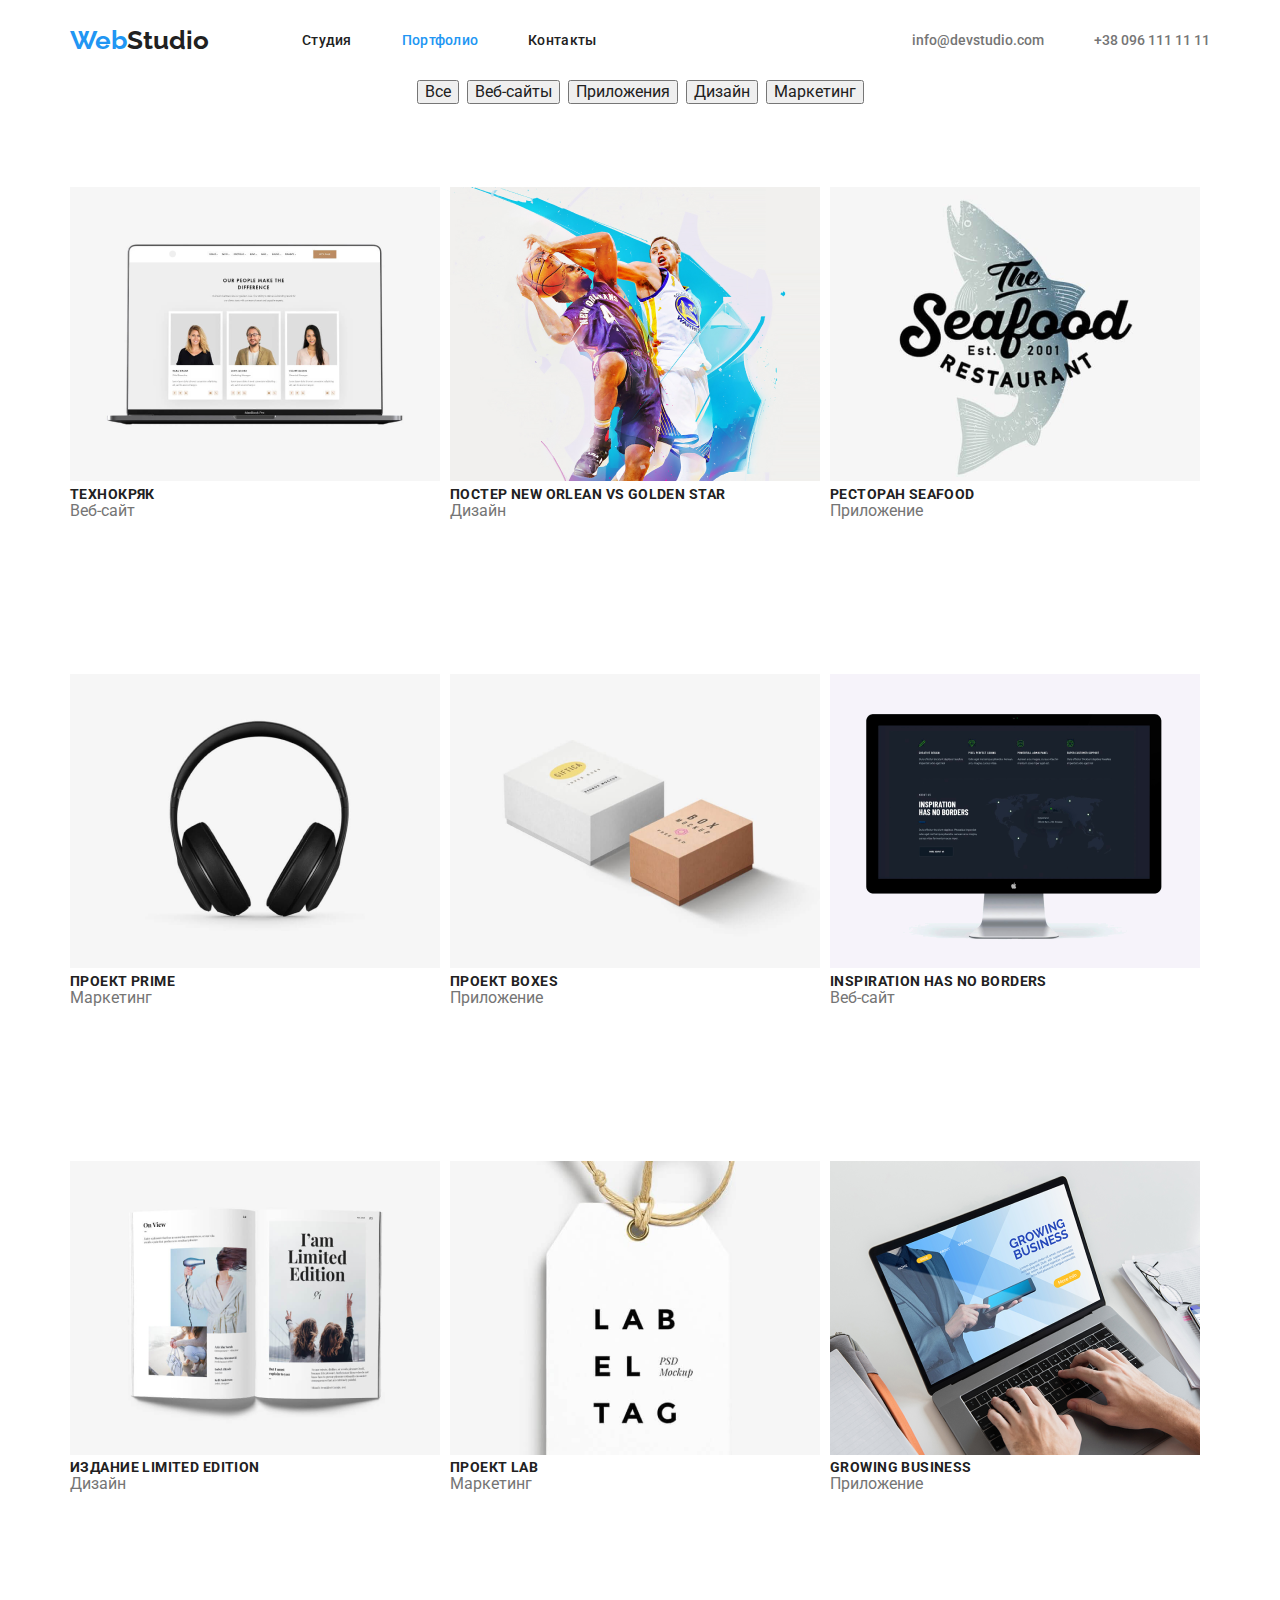
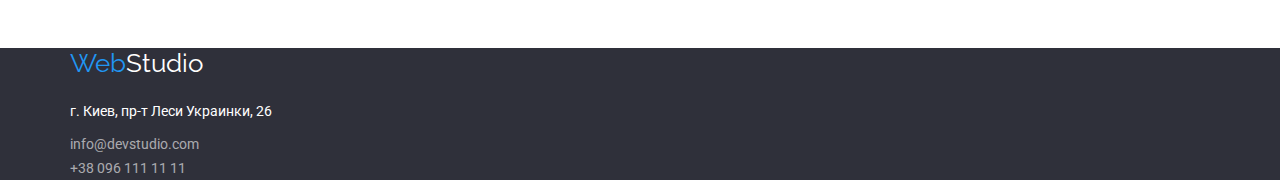
==== portfolio.html @ 52b8acb3 "first try" ====
<!DOCTYPE html>
<html lang="ru">
<head>
    <meta charset="UTF-8">
    <meta name="viewport" content="width=device-width, initial-scale=1.0">
    <title>WebStudio</title>
    <link rel="stylesheet" href="https://cdnjs.cloudflare.com/ajax/libs/modern-normalize/1.0.0/modern-normalize.min.css">
    <link rel="preconnect" href="https://fonts.gstatic.com">
    <link href="https://fonts.googleapis.com/css2?family=Raleway:wght@700&family=Roboto:wght@400;500;700&display=swap" rel="stylesheet">
    <link rel="stylesheet" href="./css/styles.css">
</head>

    <body>
    <header class="header">
        <div class="container">
        <nav>
            <a class="webstudio" href="/">
                <span class="web">Web</span>Studio
            </a>
            <ul class="nav-links">
                <li class="item"><a class="link-studio" href="./index.html">Студия</a></li>
                <li class="item"><a class="current active" href="/portfolio.html">Портфолио</a></li>
                <li class="item"><a class="link-contacts" href="#">Контакты</a></li>
            </ul>
            <ul class="mail-links">
                <li class="item"><a class="mail" href="info@devstudio.com">info@devstudio.com <br /></a></li>
                <li class="item"><a class="telephone" href="+380961111111">+38 096 111 11 11</a></li>
            </ul>
        </nav>
        </div>
    </header>
    <section class="buttons">
        <div class="container">
        <h1 hidden class="first-title">Whole page</h1>
        <ul class="buttons-list">
            <li><button class="but-active"><span class="button-text-p">Все</span></button></a></li>
            <li><button class="but-active"><span class="button-text-p">Веб-сайты</span></button></li>
            <li><button class="but-active"><span class="button-text-p">Приложения</span></button></li>
            <li><button class="but-active"><span class="button-text-p">Дизайн</span></button></li>
            <li><button class="but-active"><span class="button-text-p">Маркетинг</span></button></li>
        </ul>
        <h2 hidden class="sec-title">Our possibilities</h2>
        <ul class="job">
            <li class="job-kind">
                <a href="#">
                <img src="./img/p1.png" alt="на экране ноутбука три фотографии">
                <h3 class="third-title">Технокряк</h3>
                <p class="description-team">Веб-сайт</p>
                </a>
            </li>
            <li class="job-kind">
                <a href="#">
                <img src="./img/p2.png" alt="два парн ирают в баскетбол">
                <h3 class="third-title">Постер New Orlean vs Golden Star</h3>
                <p class="description-team">Дизайн</p>
                </a>
            </li>
            <li class="job-kind">
                <a href="#">
                <img src="./img/p3.png" alt="эмблема ресторана Seafood">
                <h3 class="third-title">Ресторан Seafood</h3>
                <p class="description-team">Приложение</p>
                </a>
            </li>
            <li class="job-kind">
                <a href="#">
                <img src="./img/p4.png" alt="наушники">
                <h3 class="third-title">Проект Prime</h3>
                <p class="description-team">Маркетинг</p>
                </a>
            </li>
            <li class="job-kind">
                <a href="#">
                <img src="./img/p5.png" alt="две коробочки">
                <h3 class="third-title">Проект Boxes</h3>
                <p class="description-team">Приложение</p>
                </a>
            </li>
            <li class="job-kind">
                <a href="#">
                <img src="./img/p6.png" alt="монитор с изображением мира">
                <h3 class="third-title">Inspiration has no Borders</h3>
                <p class="description-team">Веб-сайт</p>
                </a>
            </li>
            <li class="job-kind">
                <a href="#">
                <img src="./img/p7.png" alt="открытая книга лимитированой серии">
                <h3 class="third-title">Издание Limited Edition</h3>
                <p class="description-team">Дизайн</p>
                </a>
            </li>
            <li class="job-kind">
                <a href="#">
                <img src="./img/p8.png" alt="лабораторный ярлык">
                <h3 class="third-title">Проект LAB</h3>
                <p class="description-team">Маркетинг</p>
                </a>
            </li>
            <li class="job-kind">
                <a href="#">
                <img src="./img/p9.png" alt="набор текста на ноутбуке">
                <h3 class="third-title">Growing Business</h3>
                <p class="description-team">Приложение</p>
                </a>
            </li>
        </ul>
        </div>
    </section>
    <footer>
        <div class="container">
            <a class="logo-footer" href="/">
                <span class="web-footer">Web</span><span class="studio-logo-footer">Studio</span>
            </a>
            <address class="address">
                г. Киев, пр-т Леси Украинки, 26
            </address>
            <ul>
                <li><a class="mail-footer" href="info@devstudio.com">info@devstudio.com <br /></a></li>
                <li><a class="telephone-footer" href="+380961111111">+38 096 111 11 11</a></li>
            </ul>
        </div>
    </footer>
    </body>
</html>
---- css/styles.css ----
:root {
  --main-text-color: #212121;
  --sec-text-color: #ffffff;
  --descrip-text-color: #757575;
  --team-backgroundcolor: #f5f4fa;

  --main-backgroundcolor: #ffffff;
  --sec-backgroundcolor: #2196f3;
  --hero-backgroundcolor: #2f303a;
}

a {
  text-decoration: none;
  color: var(--descrip-text-color);
}

.team img {
  width: 270px;
  height: 260px;
}

li {
  list-style: none;
}

h1,
h2,
h3 {
  margin-top: 0;
  margin-bottom: 0;
}

p {
  margin-top: 0;
  margin-bottom: 0;
}

body {
  font-family: "Roboto", sans-serif;
}

ul {
  margin-top: 0;
  margin-bottom: 0;
  padding: 0;
}

.container {
  width: 1170px;
  padding-right: 15px;
  padding-left: 15px;
  margin-right: auto;
  margin-left: auto;
}

.webstudio {
  margin-right: 93px;

  color: var(--main-text-color);
  font-family: "Raleway", sans-serif;
  font-style: normal;
  font-weight: bold;
  font-size: 26px;
  line-height: 31px;
}

.web {
  color: var(--sec-backgroundcolor);
}

header {
  font-weight: 500;
  font-size: 14px;
  line-height: 16px;
}

.container > nav {
  display: flex;
  align-items: center;
}

.nav-links {
  display: block;
  display: flex;
  padding-top: 32px;
  padding-bottom: 32px;
}

.item:not(:last-child) {
  margin-right: 50px;
}

.mail-links {
  display: block;
  display: flex;
  padding-top: 32px;
  padding-bottom: 32px;
  margin-left: auto;
}

.link-studio,
.link-portfolio,
.link-contacts {
  color: var(--main-text-color);
  font-size: 14px;
  line-height: 16px;
  letter-spacing: 0.02em;
}

.link-portfolio:focus,
.link-portfolio:hover {
  color: var(--sec-backgroundcolor);
}

.link-studio:hover,
.link-studio:focus {
  color: var(--sec-backgroundcolor);
}

.link-contacts:hover,
.link-contacts:focus {
  color: var(--sec-backgroundcolor);
}

.active {
  color: var(--sec-backgroundcolor);
  font-size: 14px;
  line-height: 16px;
  letter-spacing: 0.02em;
}

.active:hover,
.active:focus {
  color: var(--sec-backgroundcolor);
}

.mail {
  color: var(--descrip-text-color);
}

.mail:hover,
.mail:focus {
  color: var(--sec-backgroundcolor);
}

.telephone {
  color: var(--descrip-text-color);
}
.telephone:hover,
.telephone:focus {
  color: var(--sec-backgroundcolor);
}
.hero {
  background-color: var(--hero-backgroundcolor);
  height: 600px;
}

.first-title {
  padding-top: 200px;
  padding-bottom: 30px;
  text-align: center;

  color: var(--main-backgroundcolor);
  font-style: normal;
  font-weight: 900;
  font-size: 44px;
  line-height: 60px;
  text-transform: uppercase;
}

.service-button {
  display: block;
  margin: 0 auto;
  width: 200px;
  height: 50px;
  left: 700px;
  top: 430px;

  border-radius: 4px;

  background-color: var(--sec-backgroundcolor);
  color: var(--sec-text-color);
  box-shadow: 0px 4px 4px rgba(0, 0, 0, 0.15);
}

.button-text {
  font-style: normal;
  font-weight: bold;
  font-size: 16px;
  line-height: 1.87;
}

.buttons-list {
  display: flex;
  justify-content: center;
  margin-bottom: 50px;

  /* flex-wrap: wrap; */
}

.buttons-list > li:not(:last-child) {
  margin-right: 8px;
}

.but-active:hover,
.but-active:focus {
  background-color: var(--sec-backgroundcolor);
}

.button-text-p {
  color: var(--main-text-color);
}

.button-text-p:hover,
.button-text-p:focus {
  color: var(--sec-text-color);
}

.button-text {
  color: var(--sec-text-color);
}

.sec-title {
  text-align: center;
  color: var(--main-text-color);
  font-weight: bold;
  font-size: 36px;
  line-height: 42px;
}

.sec-title-name {
  margin-top: 94px;
  text-align: center;
  margin-bottom: 50px;
}

.job {
  display: flex;
  flex-wrap: wrap;
  margin-top: 83px;
  margin-left: 0px;
  padding: 0;
  list-style: none;
}

.job-kind {
  margin-right: 30px;
  margin-bottom: 30px;
  flex-basis: calc(100% / 3 - 30px);
}

.job-kind:nth-child(n + 1) {
  margin-right: 10px;
}

/* .job-kind:first-child {
  margin-right: 30px;
} */

.job-kind .container > description-item {
  display: flex;
}

.our-description {
  margin-top: 83px;
  margin-bottom: 105px;
}

.our-description-li {
  padding: 10px;
  margin-right: 30px;
  flex-basis: calc(100% / 4 - 30px);
  background-color: var(--main-backgroundcolor);
  border-radius: 4px;
}

.our-description p {
  margin: 0;
}

.description-item {
  display: flex;
  flex-wrap: wrap;
  margin-right: -30px;
  margin-bottom: -30px;
  padding: 0;
  list-style: none;
}

.third-title {
  color: var(--main-text-color);
  font-weight: bold;
  font-size: 14px;
  line-height: 16px;
  letter-spacing: 0.03em;
  text-transform: uppercase;
}

.description {
  font-size: 14px;
  line-height: 1.71;
  letter-spacing: 0.03em;
  color: var(--descrip-text-color);
}

.img {
  display: flex;
  flex-wrap: wrap;
  margin-right: -30px;
  margin-bottom: -30px;
  padding: 0px;
  list-style: none;
}

.img-item {
  padding: 10px;
  margin-bottom: 94px;
  flex-basis: calc(100% / 3 - 30px);
}

.team {
  background-color: var(--team-backgrougcolor);
}

.team-ul {
  display: flex;
  flex-wrap: wrap;
  margin-right: -30px;
  margin-bottom: -30px;
  padding: 0px;
  list-style: none;
}

.team-li {
  flex-basis: calc(100% / 4 - 30px);
}

.team-li:not(:last-child) {
  padding-right: 30px;
}

.description-team {
  color: var(--descrip-text-color);
  margin-bottom: 124px;
}

footer {
  background-color: var(--hero-backgroundcolor);
}

.web-footer {
  color: var(--sec-backgroundcolor);
  font-family: "Raleway", sans-serif;
  font-size: 26px;
  line-height: 1.19;
}

.logo-footer {
  margin-top: 60px;
  margin-bottom: 20px;
}

.studio-logo-footer {
  color: var(--sec-text-color);
  font-family: "Raleway", sans-serif;
  font-size: 26px;
}

.address {
  margin-top: 20px;
  margin-bottom: 9px;

  color: var(--sec-text-color);
  font-style: normal;
  font-weight: normal;
  font-size: 14px;
  line-height: 24px;
}

.mail-footer {
  margin-bottom: 9px;
}

.telephone-footer {
  margin-bottom: 60px;
}

.mail-footer,
.telephone-footer {
  font-weight: normal;
  font-size: 14px;
  line-height: 24px;
  color: rgba(255, 255, 255, 0.6);
}

.mail-footer:hover,
.mail-footer:focus {
  color: var(--sec-backgroundcolor);
}

.telephone-footer:hover,
.telephone-footer:focus {
  color: var(--sec-backgroundcolor);
}
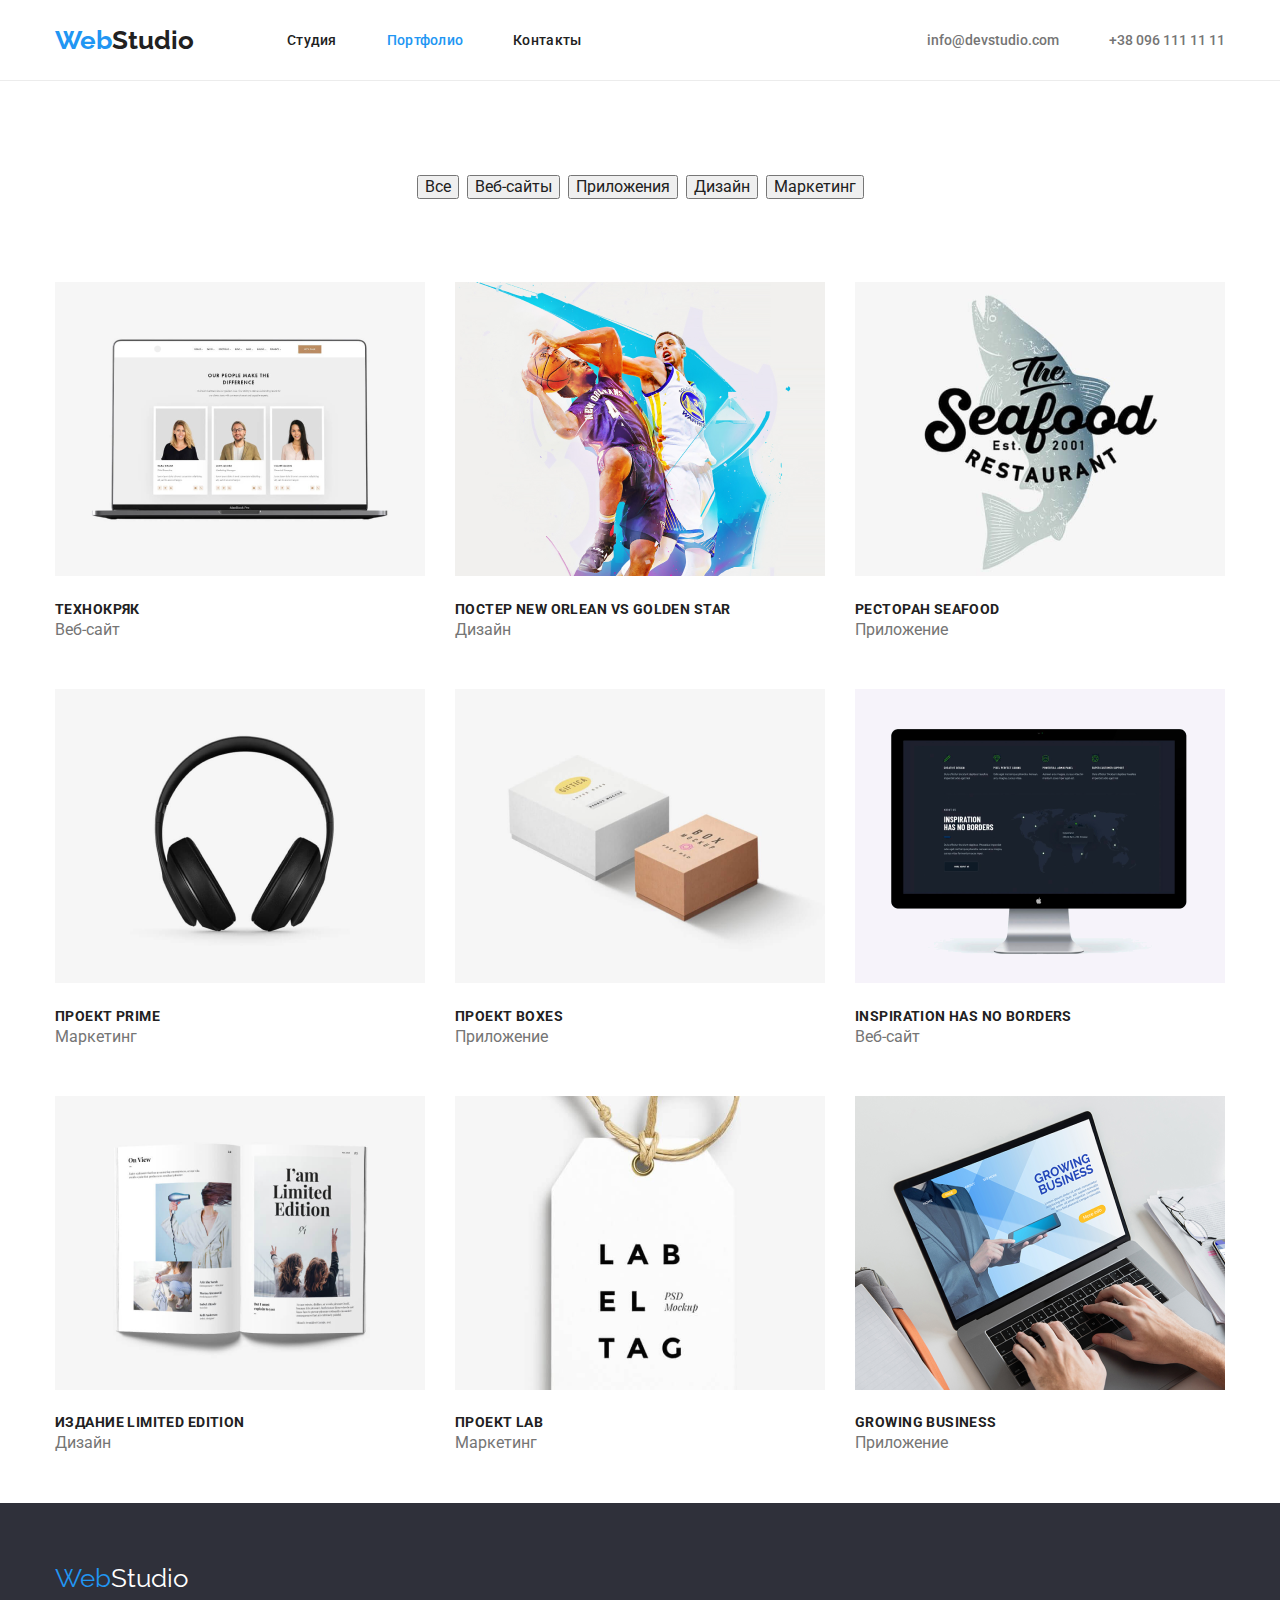
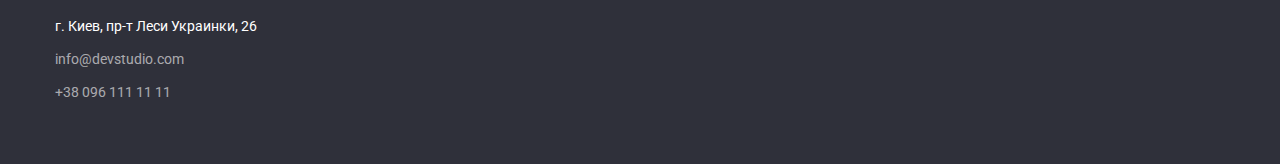
==== commit 35b9f3a7: "first try" ====
--- a/portfolio.html
+++ b/portfolio.html
@@ -31,7 +31,7 @@
     </header>
     <section class="buttons">
         <div class="container">
-        <h1 hidden class="first-title">Whole page</h1>
+        <h1 class="visually-hidden" class="first-title">Whole page</h1>
         <ul class="buttons-list">
             <li><button class="but-active"><span class="button-text-p">Все</span></button></a></li>
             <li><button class="but-active"><span class="button-text-p">Веб-сайты</span></button></li>
@@ -44,64 +44,64 @@
             <li class="job-kind">
                 <a href="#">
                 <img src="./img/p1.png" alt="на экране ноутбука три фотографии">
-                <h3 class="third-title">Технокряк</h3>
-                <p class="description-team">Веб-сайт</p>
+                <h3 class="third-title our-job">Технокряк</h3>
+                <p class="description-team our-job-descr">Веб-сайт</p>
                 </a>
             </li>
             <li class="job-kind">
                 <a href="#">
                 <img src="./img/p2.png" alt="два парн ирают в баскетбол">
-                <h3 class="third-title">Постер New Orlean vs Golden Star</h3>
-                <p class="description-team">Дизайн</p>
+                <h3 class="third-title our-job">Постер New Orlean vs Golden Star</h3>
+                <p class="description-team our-job-descr">Дизайн</p>
                 </a>
             </li>
             <li class="job-kind">
                 <a href="#">
                 <img src="./img/p3.png" alt="эмблема ресторана Seafood">
-                <h3 class="third-title">Ресторан Seafood</h3>
-                <p class="description-team">Приложение</p>
+                <h3 class="third-title our-job">Ресторан Seafood</h3>
+                <p class="description-team our-job-descr">Приложение</p>
                 </a>
             </li>
             <li class="job-kind">
                 <a href="#">
                 <img src="./img/p4.png" alt="наушники">
-                <h3 class="third-title">Проект Prime</h3>
-                <p class="description-team">Маркетинг</p>
+                <h3 class="third-title our-job">Проект Prime</h3>
+                <p class="description-team our-job-descr">Маркетинг</p>
                 </a>
             </li>
             <li class="job-kind">
                 <a href="#">
                 <img src="./img/p5.png" alt="две коробочки">
-                <h3 class="third-title">Проект Boxes</h3>
-                <p class="description-team">Приложение</p>
+                <h3 class="third-title our-job">Проект Boxes</h3>
+                <p class="description-team our-job-descr">Приложение</p>
                 </a>
             </li>
             <li class="job-kind">
                 <a href="#">
                 <img src="./img/p6.png" alt="монитор с изображением мира">
-                <h3 class="third-title">Inspiration has no Borders</h3>
-                <p class="description-team">Веб-сайт</p>
+                <h3 class="third-title our-job">Inspiration has no Borders</h3>
+                <p class="description-team our-job-descr">Веб-сайт</p>
                 </a>
             </li>
             <li class="job-kind">
                 <a href="#">
                 <img src="./img/p7.png" alt="открытая книга лимитированой серии">
-                <h3 class="third-title">Издание Limited Edition</h3>
-                <p class="description-team">Дизайн</p>
+                <h3 class="third-title our-job">Издание Limited Edition</h3>
+                <p class="description-team our-job-descr">Дизайн</p>
                 </a>
             </li>
             <li class="job-kind">
                 <a href="#">
                 <img src="./img/p8.png" alt="лабораторный ярлык">
-                <h3 class="third-title">Проект LAB</h3>
-                <p class="description-team">Маркетинг</p>
+                <h3 class="third-title our-job">Проект LAB</h3>
+                <p class="description-team our-job-descr">Маркетинг</p>
                 </a>
             </li>
             <li class="job-kind">
                 <a href="#">
                 <img src="./img/p9.png" alt="набор текста на ноутбуке">
-                <h3 class="third-title">Growing Business</h3>
-                <p class="description-team">Приложение</p>
+                <h3 class="third-title our-job">Growing Business</h3>
+                <p class="description-team our-job-descr">Приложение</p>
                 </a>
             </li>
         </ul>
--- a/css/styles.css
+++ b/css/styles.css
@@ -2,8 +2,9 @@
   --main-text-color: #212121;
   --sec-text-color: #ffffff;
   --descrip-text-color: #757575;
+  --header-border-bottom: #ececec;
+
   --team-backgroundcolor: #f5f4fa;
-
   --main-backgroundcolor: #ffffff;
   --sec-backgroundcolor: #2196f3;
   --hero-backgroundcolor: #2f303a;
@@ -12,6 +13,7 @@
 a {
   text-decoration: none;
   color: var(--descrip-text-color);
+  display: block;
 }
 
 .team img {
@@ -46,7 +48,7 @@
 }
 
 .container {
-  width: 1170px;
+  width: 1200px;
   padding-right: 15px;
   padding-left: 15px;
   margin-right: auto;
@@ -72,6 +74,7 @@
   font-weight: 500;
   font-size: 14px;
   line-height: 16px;
+  border-bottom: 1px solid var(--header-border-bottom);
 }
 
 .container > nav {
@@ -153,6 +156,14 @@
 .hero {
   background-color: var(--hero-backgroundcolor);
   height: 600px;
+}
+
+.visually-hidden {
+  position: absolute;
+  clip: rect(0 0 0 0);
+  width: 1px;
+  height: 1px;
+  margin: -1px;
 }
 
 .first-title {
@@ -183,6 +194,10 @@
   box-shadow: 0px 4px 4px rgba(0, 0, 0, 0.15);
 }
 
+button {
+  cursor: pointer;
+}
+
 .button-text {
   font-style: normal;
   font-weight: bold;
@@ -193,6 +208,7 @@
 .buttons-list {
   display: flex;
   justify-content: center;
+  margin-top: 94px;
   margin-bottom: 50px;
 
   /* flex-wrap: wrap; */
@@ -221,6 +237,10 @@
 }
 
 .sec-title {
+  margin-top: 94px;
+  text-align: center;
+  margin-bottom: 50px;
+
   text-align: center;
   color: var(--main-text-color);
   font-weight: bold;
@@ -228,12 +248,6 @@
   line-height: 42px;
 }
 
-.sec-title-name {
-  margin-top: 94px;
-  text-align: center;
-  margin-bottom: 50px;
-}
-
 .job {
   display: flex;
   flex-wrap: wrap;
@@ -246,11 +260,11 @@
 .job-kind {
   margin-right: 30px;
   margin-bottom: 30px;
-  flex-basis: calc(100% / 3 - 30px);
-}
-
-.job-kind:nth-child(n + 1) {
-  margin-right: 10px;
+  flex-basis: calc((100% - 3 * 30px) / 3);
+}
+
+.job-kind:nth-child(3n) {
+  margin-right: 0;
 }
 
 /* .job-kind:first-child {
@@ -342,6 +356,24 @@
 .description-team {
   color: var(--descrip-text-color);
   margin-bottom: 124px;
+  text-align: center;
+}
+
+.our-job {
+  text-align: left;
+  margin-top: 20px;
+  margin-bottom: 4px;
+}
+
+.our-job-descr {
+  text-align: left;
+  margin-bottom: 20px;
+}
+
+.identification {
+  margin-top: 30px;
+  margin-bottom: 10px;
+  text-align: center;
 }
 
 footer {
@@ -356,7 +388,7 @@
 }
 
 .logo-footer {
-  margin-top: 60px;
+  padding-top: 60px;
   margin-bottom: 20px;
 }
 
@@ -382,7 +414,7 @@
 }
 
 .telephone-footer {
-  margin-bottom: 60px;
+  padding-bottom: 60px;
 }
 
 .mail-footer,
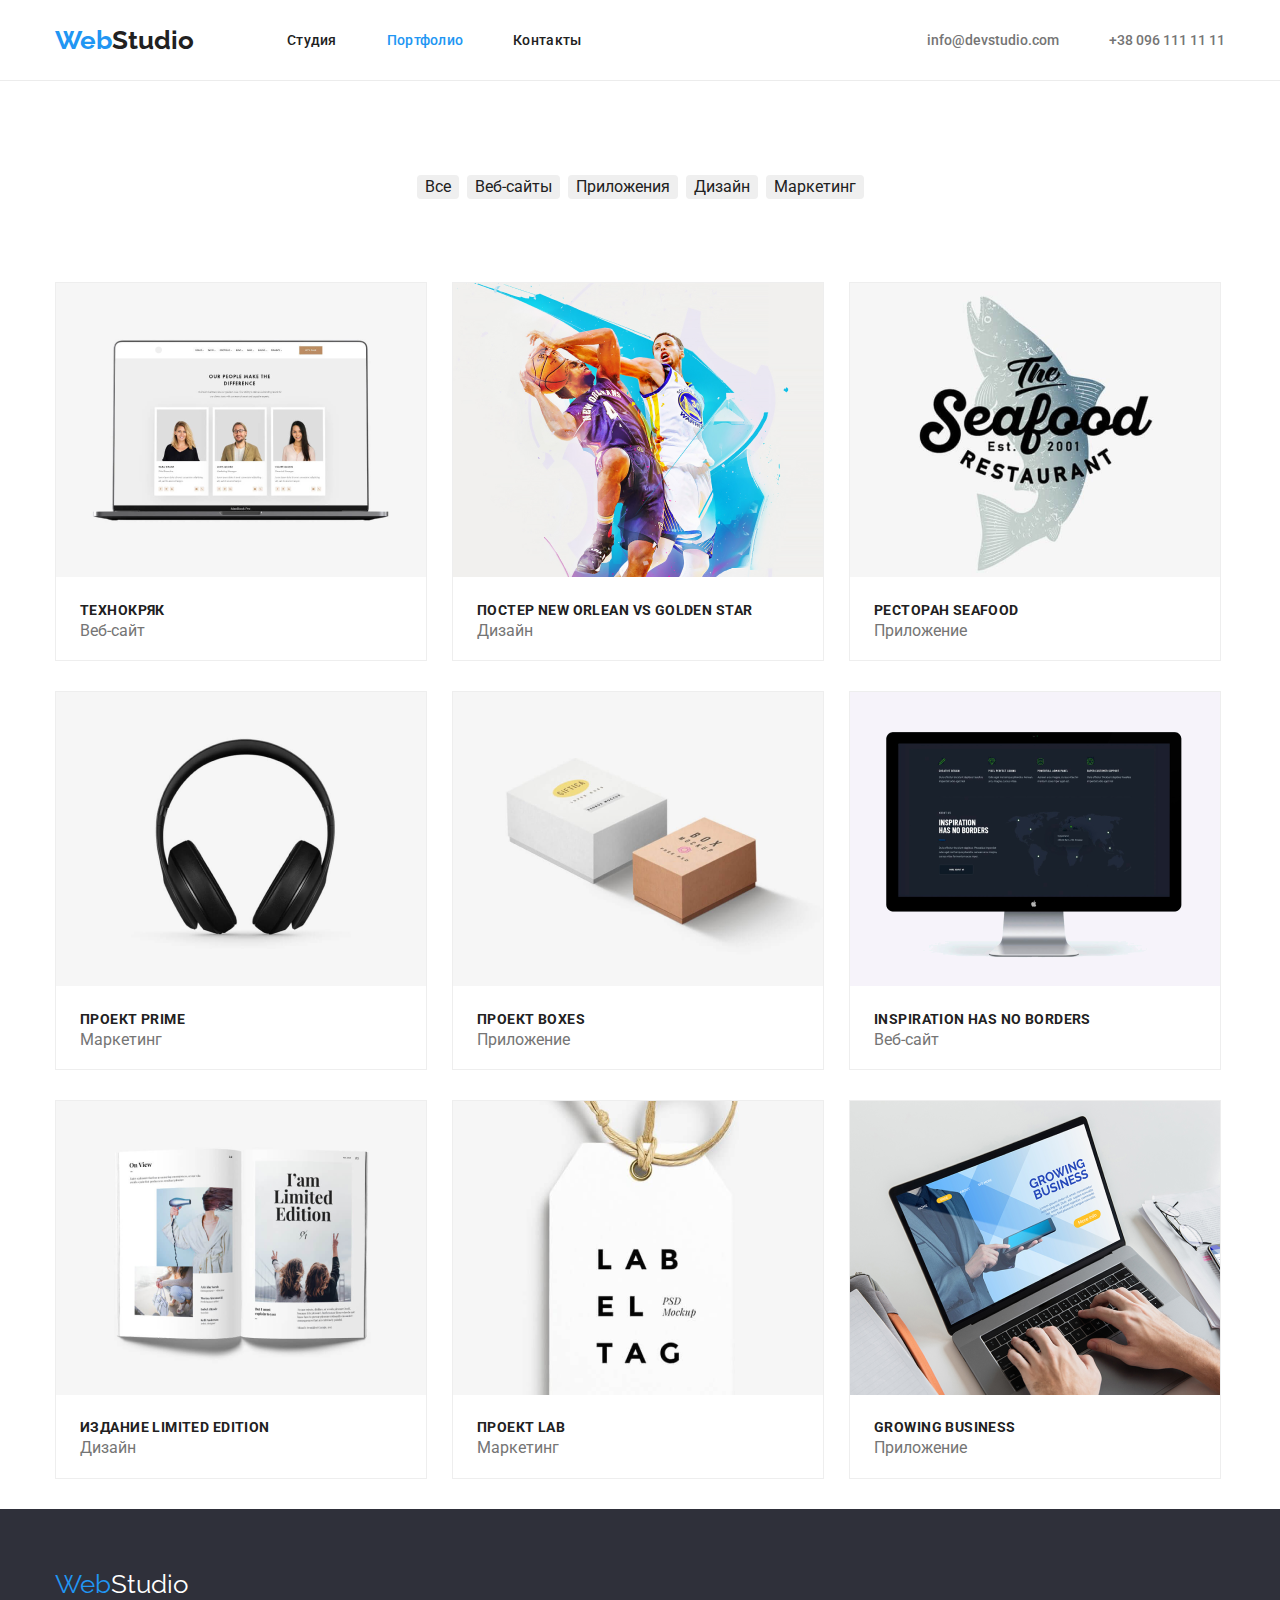
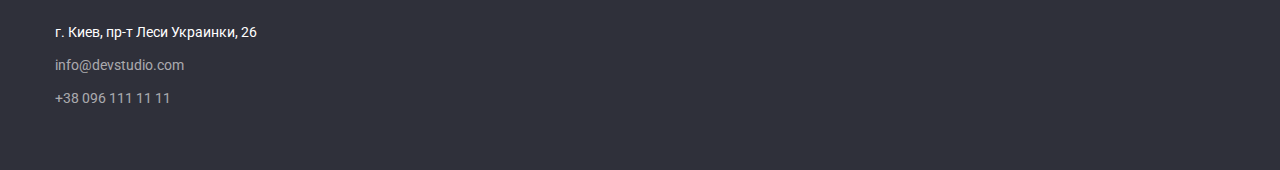
==== commit 244cfda1: "sec try" ====
--- a/portfolio.html
+++ b/portfolio.html
@@ -44,64 +44,82 @@
             <li class="job-kind">
                 <a href="#">
                 <img src="./img/p1.png" alt="на экране ноутбука три фотографии">
-                <h3 class="third-title our-job">Технокряк</h3>
-                <p class="description-team our-job-descr">Веб-сайт</p>
+                    <div class="our-job">
+                        <h3 class="poster-name">Технокряк</h3>
+                        <p class="poster-name-descr">Веб-сайт</p>
+                    </div>
                 </a>
             </li>
             <li class="job-kind">
                 <a href="#">
                 <img src="./img/p2.png" alt="два парн ирают в баскетбол">
-                <h3 class="third-title our-job">Постер New Orlean vs Golden Star</h3>
-                <p class="description-team our-job-descr">Дизайн</p>
+                <div class="our-job">
+                    <h3 class="poster-name">Постер New Orlean vs Golden Star</h3>
+                    <p class="poster-name-descr">Дизайн</p>
+                </div>
                 </a>
             </li>
             <li class="job-kind">
                 <a href="#">
                 <img src="./img/p3.png" alt="эмблема ресторана Seafood">
-                <h3 class="third-title our-job">Ресторан Seafood</h3>
-                <p class="description-team our-job-descr">Приложение</p>
+                    <div class="our-job">
+                        <h3 class="poster-name">Ресторан Seafood</h3>
+                        <p class="poster-name-descr">Приложение</p>
+                    </div>
                 </a>
             </li>
             <li class="job-kind">
                 <a href="#">
                 <img src="./img/p4.png" alt="наушники">
-                <h3 class="third-title our-job">Проект Prime</h3>
-                <p class="description-team our-job-descr">Маркетинг</p>
+                    <div class="our-job">
+                        <h3 class="poster-name">Проект Prime</h3>
+                        <p class="poster-name-descr">Маркетинг</p>
+                    </div>
                 </a>
             </li>
             <li class="job-kind">
                 <a href="#">
                 <img src="./img/p5.png" alt="две коробочки">
-                <h3 class="third-title our-job">Проект Boxes</h3>
-                <p class="description-team our-job-descr">Приложение</p>
+                    <div class="our-job">
+                        <h3 class="poster-name">Проект Boxes</h3>
+                        <p class="poster-name-descr">Приложение</p>
+                    
                 </a>
             </li>
             <li class="job-kind">
                 <a href="#">
                 <img src="./img/p6.png" alt="монитор с изображением мира">
-                <h3 class="third-title our-job">Inspiration has no Borders</h3>
-                <p class="description-team our-job-descr">Веб-сайт</p>
+                    <div class="our-job">
+                        <h3 class="poster-name">Inspiration has no Borders</h3>
+                        <p class="poster-name-descr">Веб-сайт</p>
+                    </div>
                 </a>
             </li>
             <li class="job-kind">
                 <a href="#">
                 <img src="./img/p7.png" alt="открытая книга лимитированой серии">
-                <h3 class="third-title our-job">Издание Limited Edition</h3>
-                <p class="description-team our-job-descr">Дизайн</p>
+                    <div class="our-job">
+                        <h3 class="poster-name">Издание Limited Edition</h3>
+                        <p class="poster-name-descr">Дизайн</p>
+                    </div>
                 </a>
             </li>
             <li class="job-kind">
                 <a href="#">
                 <img src="./img/p8.png" alt="лабораторный ярлык">
-                <h3 class="third-title our-job">Проект LAB</h3>
-                <p class="description-team our-job-descr">Маркетинг</p>
+                    <div class="our-job">
+                        <h3 class="poster-name">Проект LAB</h3>
+                        <p class="poster-name-descr">Маркетинг</p>
+                    </div>
                 </a>
             </li>
             <li class="job-kind">
                 <a href="#">
                 <img src="./img/p9.png" alt="набор текста на ноутбуке">
-                <h3 class="third-title our-job">Growing Business</h3>
-                <p class="description-team our-job-descr">Приложение</p>
+                    <div class="our-job">
+                        <h3 class="poster-name">Growing Business</h3>
+                        <p class="poster-name-descr">Приложение</p>
+                    </div>
                 </a>
             </li>
         </ul>
--- a/css/styles.css
+++ b/css/styles.css
@@ -199,6 +199,8 @@
 }
 
 .button-text {
+  background-color: var(--team-backgroundcolor);
+
   font-style: normal;
   font-weight: bold;
   font-size: 16px;
@@ -218,9 +220,17 @@
   margin-right: 8px;
 }
 
+.but-active {
+  border: 2px solid transparent;
+  border-radius: 4px;
+}
+
 .but-active:hover,
 .but-active:focus {
   background-color: var(--sec-backgroundcolor);
+
+  border: 2px solid var(--sec-backgroundcolor);
+  border-radius: 4px;
 }
 
 .button-text-p {
@@ -237,7 +247,7 @@
 }
 
 .sec-title {
-  margin-top: 94px;
+  padding-top: 94px;
   text-align: center;
   margin-bottom: 50px;
 
@@ -258,7 +268,9 @@
 }
 
 .job-kind {
-  margin-right: 30px;
+  border: 1px solid #eeeeee;
+
+  margin-right: 25px;
   margin-bottom: 30px;
   flex-basis: calc((100% - 3 * 30px) / 3);
 }
@@ -266,10 +278,6 @@
 .job-kind:nth-child(3n) {
   margin-right: 0;
 }
-
-/* .job-kind:first-child {
-  margin-right: 30px;
-} */
 
 .job-kind .container > description-item {
   display: flex;
@@ -333,7 +341,7 @@
 }
 
 .team {
-  background-color: var(--team-backgrougcolor);
+  background-color: var(--team-backgroundcolor);
 }
 
 .team-ul {
@@ -361,19 +369,34 @@
 
 .our-job {
   text-align: left;
-  margin-top: 20px;
-  margin-bottom: 4px;
-}
-
-.our-job-descr {
+  padding-top: 20px;
+  padding-left: 24px;
+}
+
+.poster-name {
+  padding-bottom: 4px;
+
+  color: var(--main-text-color);
+  font-weight: bold;
+  font-size: 14px;
+  line-height: 16px;
+  letter-spacing: 0.03em;
+  text-transform: uppercase;
+}
+
+.poster-name-descr {
   text-align: left;
   margin-bottom: 20px;
 }
 
+.our-team {
+  margin-top: 30px;
+  margin-bottom: 30px;
+  text-align: center;
+}
+
 .identification {
-  margin-top: 30px;
   margin-bottom: 10px;
-  text-align: center;
 }
 
 footer {
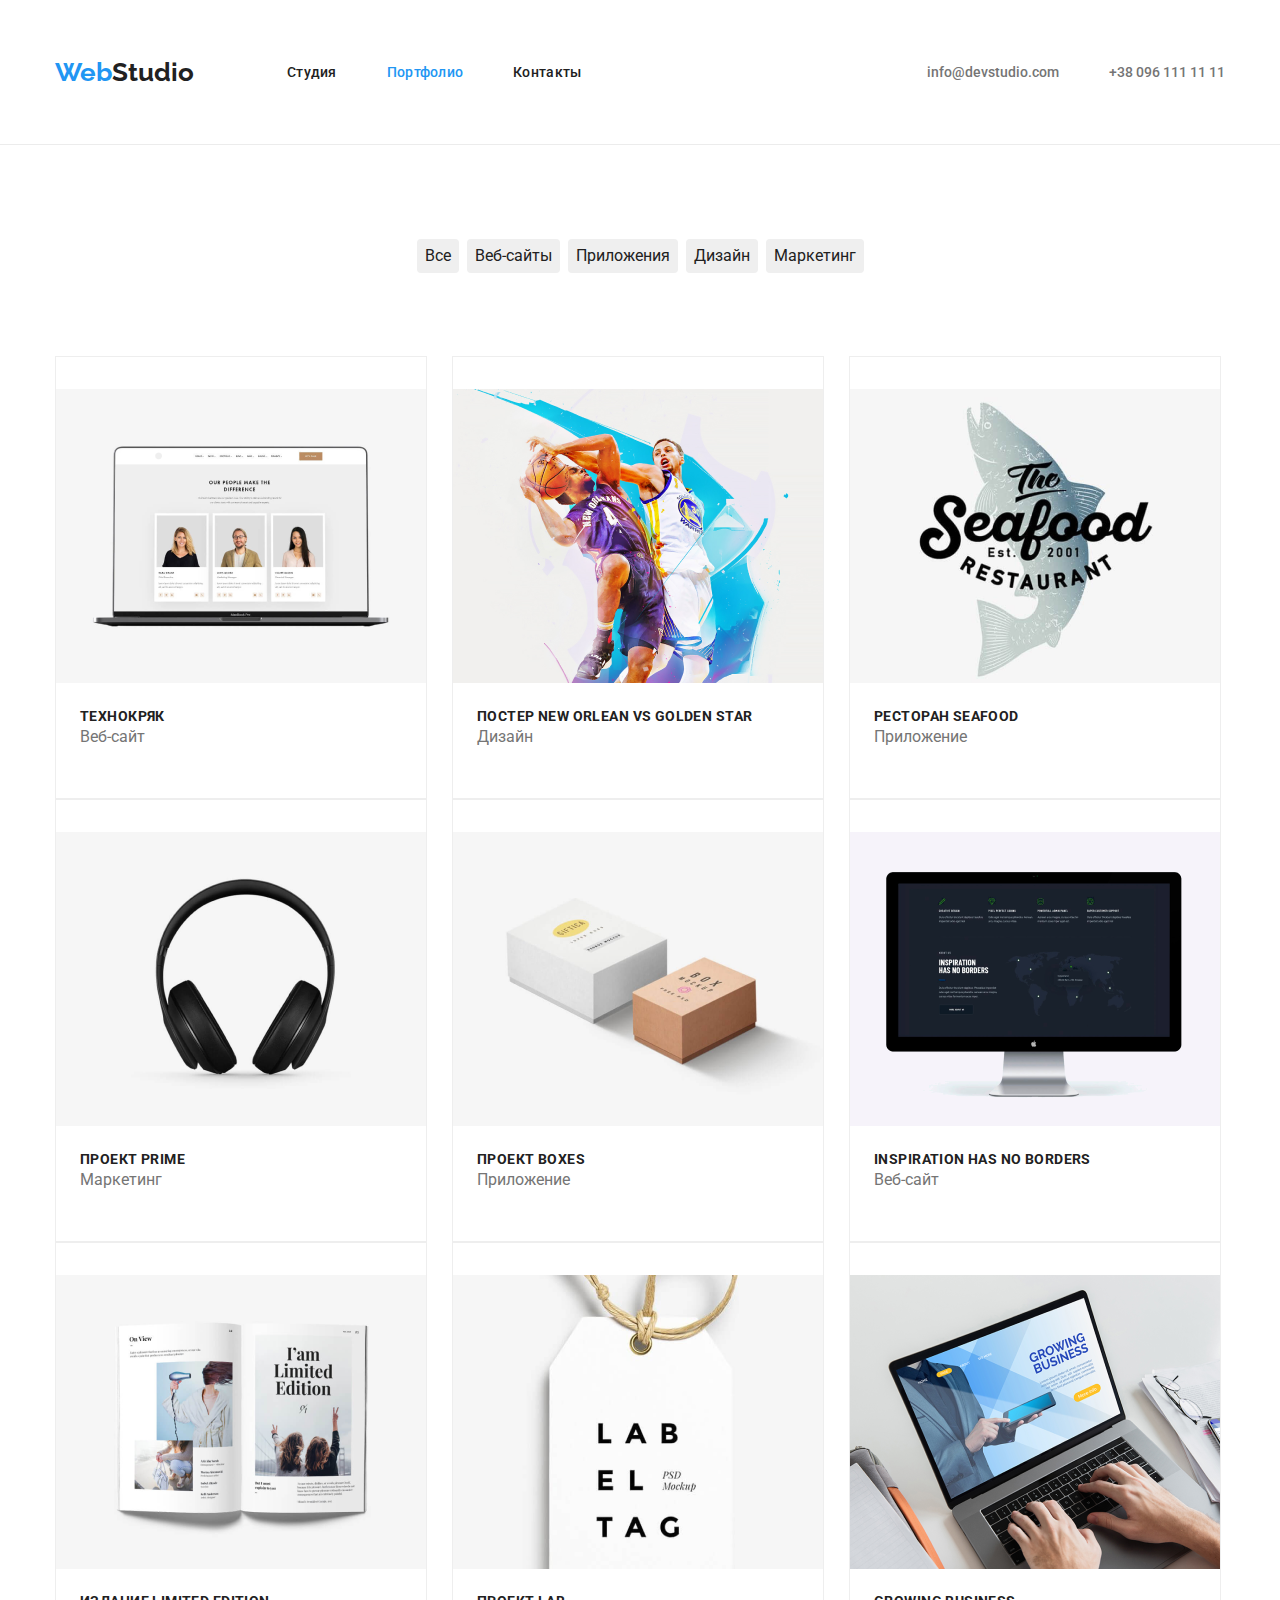
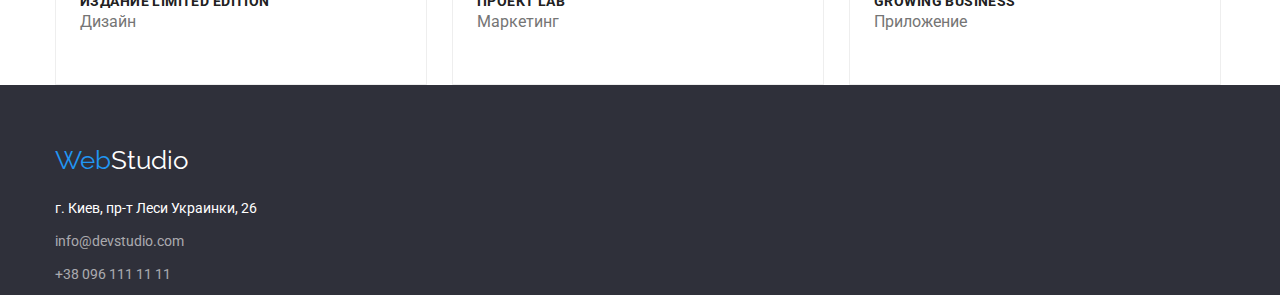
==== commit 4f85d08a: "third try" ====
--- a/portfolio.html
+++ b/portfolio.html
@@ -31,9 +31,9 @@
     </header>
     <section class="buttons">
         <div class="container">
-        <h1 class="visually-hidden" class="first-title">Whole page</h1>
+        <h1 class="visually-hidden first-title">Whole page</h1>
         <ul class="buttons-list">
-            <li><button class="but-active"><span class="button-text-p">Все</span></button></a></li>
+            <li><button class="but-active"><span class="button-text-p">Все</span></button></li>
             <li><button class="but-active"><span class="button-text-p">Веб-сайты</span></button></li>
             <li><button class="but-active"><span class="button-text-p">Приложения</span></button></li>
             <li><button class="but-active"><span class="button-text-p">Дизайн</span></button></li>
@@ -53,10 +53,10 @@
             <li class="job-kind">
                 <a href="#">
                 <img src="./img/p2.png" alt="два парн ирают в баскетбол">
-                <div class="our-job">
-                    <h3 class="poster-name">Постер New Orlean vs Golden Star</h3>
-                    <p class="poster-name-descr">Дизайн</p>
-                </div>
+                    <div class="our-job">
+                        <h3 class="poster-name">Постер New Orlean vs Golden Star</h3>
+                        <p class="poster-name-descr">Дизайн</p>
+                    </div>
                 </a>
             </li>
             <li class="job-kind">
@@ -83,7 +83,7 @@
                     <div class="our-job">
                         <h3 class="poster-name">Проект Boxes</h3>
                         <p class="poster-name-descr">Приложение</p>
-                    
+                    </div>
                 </a>
             </li>
             <li class="job-kind">
--- a/css/styles.css
+++ b/css/styles.css
@@ -14,6 +14,8 @@
   text-decoration: none;
   color: var(--descrip-text-color);
   display: block;
+  padding-top: 32px;
+  padding-bottom: 32px;
 }
 
 .team img {
@@ -223,6 +225,8 @@
 .but-active {
   border: 2px solid transparent;
   border-radius: 4px;
+  padding-top: 6px;
+  padding-bottom: 6px;
 }
 
 .but-active:hover,
@@ -249,7 +253,7 @@
 .sec-title {
   padding-top: 94px;
   text-align: center;
-  margin-bottom: 50px;
+  padding-bottom: 50px;
 
   text-align: center;
   color: var(--main-text-color);
@@ -271,7 +275,6 @@
   border: 1px solid #eeeeee;
 
   margin-right: 25px;
-  margin-bottom: 30px;
   flex-basis: calc((100% - 3 * 30px) / 3);
 }
 
@@ -336,7 +339,7 @@
 
 .img-item {
   padding: 10px;
-  margin-bottom: 94px;
+  padding-bottom: 94px;
   flex-basis: calc(100% / 3 - 30px);
 }
 
@@ -363,7 +366,7 @@
 
 .description-team {
   color: var(--descrip-text-color);
-  margin-bottom: 124px;
+  padding-bottom: 124px;
   text-align: center;
 }
 
@@ -386,17 +389,17 @@
 
 .poster-name-descr {
   text-align: left;
-  margin-bottom: 20px;
+  padding-bottom: 20px;
 }
 
 .our-team {
-  margin-top: 30px;
-  margin-bottom: 30px;
+  padding-top: 30px;
+  padding-bottom: 30px;
   text-align: center;
 }
 
 .identification {
-  margin-bottom: 10px;
+  padding-bottom: 10px;
 }
 
 footer {
@@ -412,7 +415,7 @@
 
 .logo-footer {
   padding-top: 60px;
-  margin-bottom: 20px;
+  padding-bottom: 20px;
 }
 
 .studio-logo-footer {
@@ -422,8 +425,7 @@
 }
 
 .address {
-  margin-top: 20px;
-  margin-bottom: 9px;
+  padding-bottom: 9px;
 
   color: var(--sec-text-color);
   font-style: normal;
@@ -433,11 +435,13 @@
 }
 
 .mail-footer {
-  margin-bottom: 9px;
+  padding-top: 0px;
+  padding-bottom: 9px;
 }
 
 .telephone-footer {
-  padding-bottom: 60px;
+  padding-top: 0px;
+  padding-bottom: 9px;
 }
 
 .mail-footer,
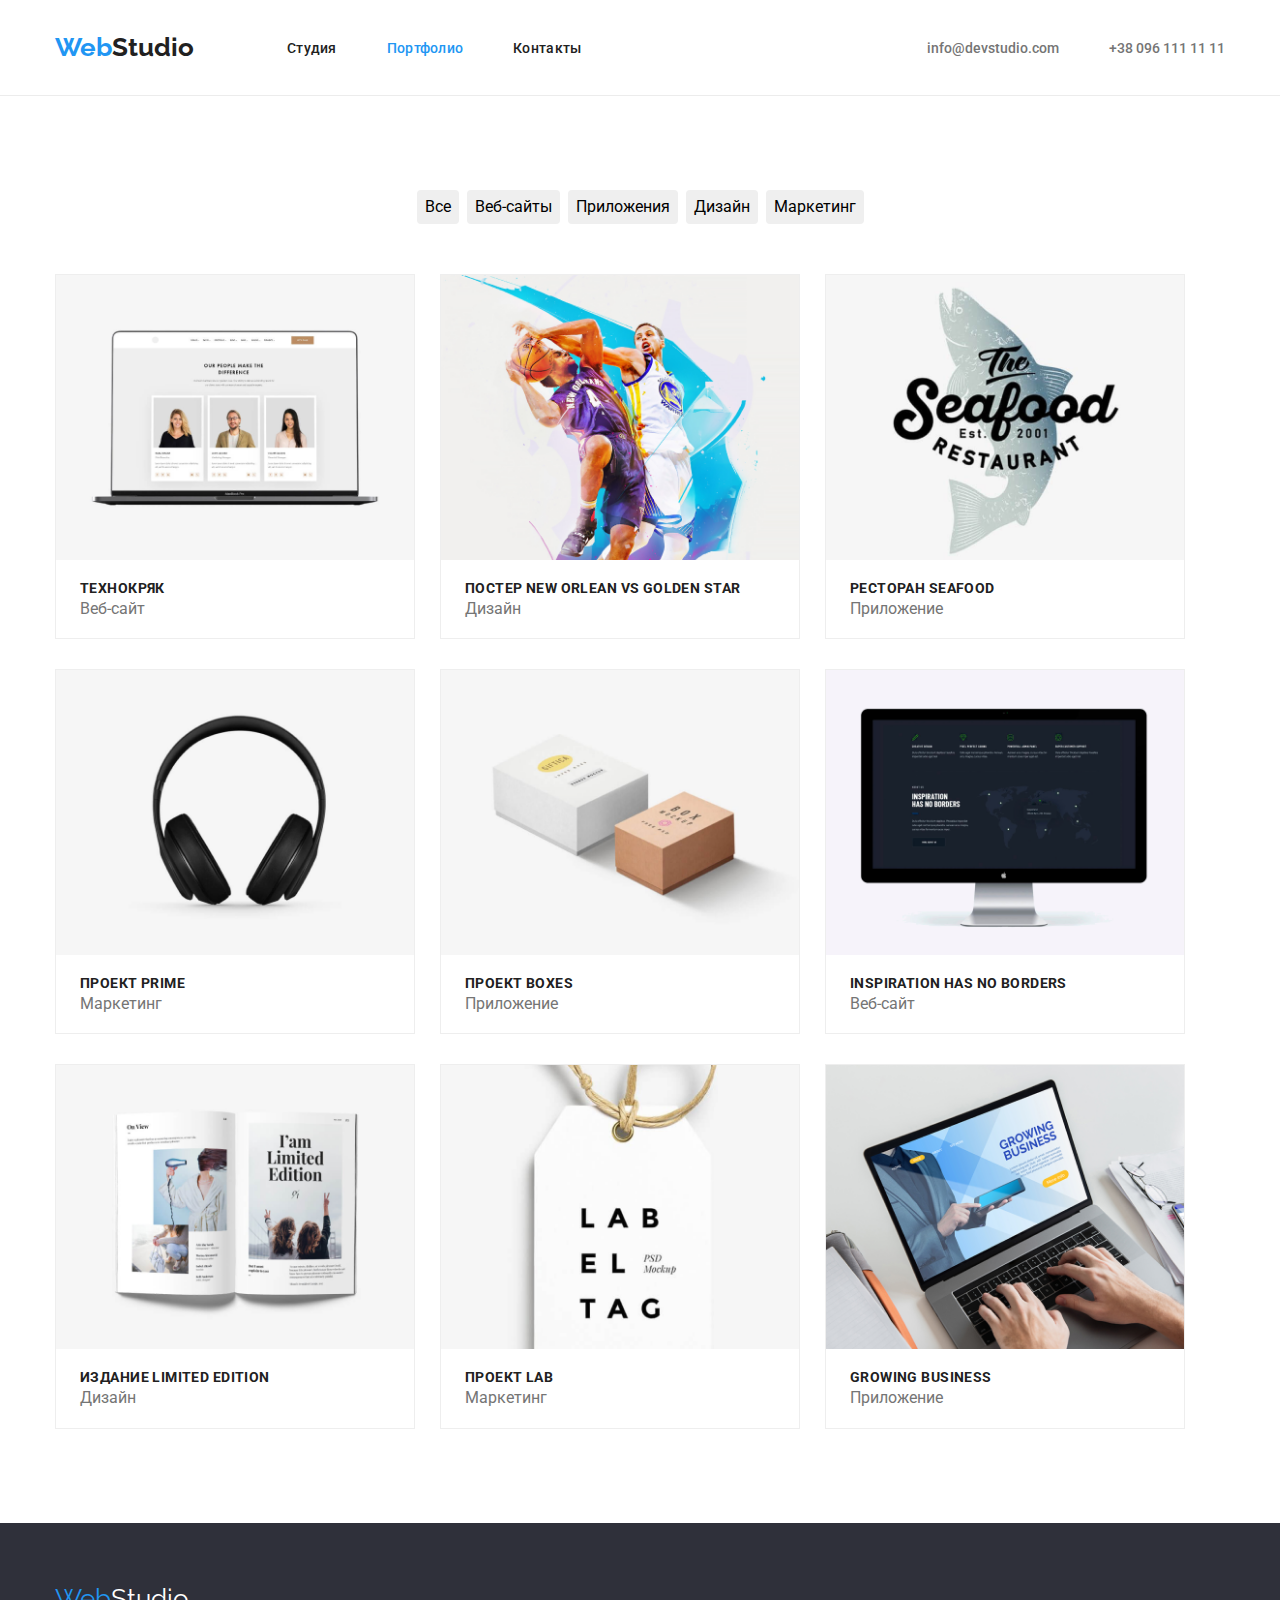
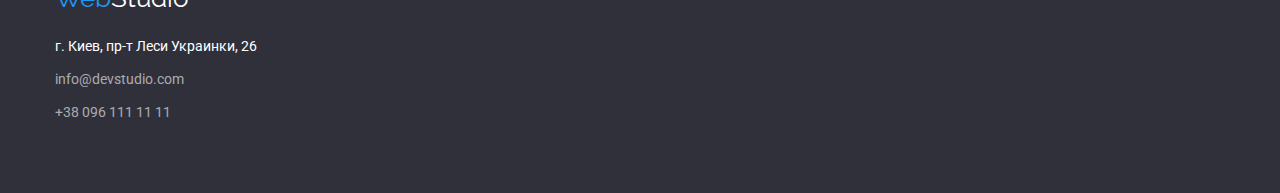
==== commit 5e7e1730: "last" ====
--- a/portfolio.html
+++ b/portfolio.html
@@ -33,11 +33,11 @@
         <div class="container">
         <h1 class="visually-hidden first-title">Whole page</h1>
         <ul class="buttons-list">
-            <li><button class="but-active"><span class="button-text-p">Все</span></button></li>
-            <li><button class="but-active"><span class="button-text-p">Веб-сайты</span></button></li>
-            <li><button class="but-active"><span class="button-text-p">Приложения</span></button></li>
-            <li><button class="but-active"><span class="button-text-p">Дизайн</span></button></li>
-            <li><button class="but-active"><span class="button-text-p">Маркетинг</span></button></li>
+            <li><button class="but-active">Все</button></li>
+            <li><button class="but-active">Веб-сайты</button></li>
+            <li><button class="but-active">Приложения</button></li>
+            <li><button class="but-active">Дизайн</button></li>
+            <li><button class="but-active">Маркетинг</button></li>
         </ul>
         <h2 hidden class="sec-title">Our possibilities</h2>
         <ul class="job">
@@ -95,7 +95,7 @@
                     </div>
                 </a>
             </li>
-            <li class="job-kind">
+            <li class="job-kind last">
                 <a href="#">
                 <img src="./img/p7.png" alt="открытая книга лимитированой серии">
                     <div class="our-job">
@@ -104,7 +104,7 @@
                     </div>
                 </a>
             </li>
-            <li class="job-kind">
+            <li class="job-kind last">
                 <a href="#">
                 <img src="./img/p8.png" alt="лабораторный ярлык">
                     <div class="our-job">
@@ -113,7 +113,7 @@
                     </div>
                 </a>
             </li>
-            <li class="job-kind">
+            <li class="job-kind last">
                 <a href="#">
                 <img src="./img/p9.png" alt="набор текста на ноутбуке">
                     <div class="our-job">
--- a/css/styles.css
+++ b/css/styles.css
@@ -18,13 +18,14 @@
   padding-bottom: 32px;
 }
 
-.team img {
-  width: 270px;
-  height: 260px;
-}
-
 li {
   list-style: none;
+}
+
+img {
+  display: block;
+  max-width: 100%;
+  height: auto;
 }
 
 h1,
@@ -87,8 +88,6 @@
 .nav-links {
   display: block;
   display: flex;
-  padding-top: 32px;
-  padding-bottom: 32px;
 }
 
 .item:not(:last-child) {
@@ -98,8 +97,6 @@
 .mail-links {
   display: block;
   display: flex;
-  padding-top: 32px;
-  padding-bottom: 32px;
   margin-left: auto;
 }
 
@@ -168,9 +165,18 @@
   margin: -1px;
 }
 
+.hero {
+  padding-top: 200px;
+}
+
+.big-title {
+  width: 696px;
+  margin-left: auto;
+  margin-right: auto;
+}
+
 .first-title {
-  padding-top: 200px;
-  padding-bottom: 30px;
+  margin-bottom: 30px;
   text-align: center;
 
   color: var(--main-backgroundcolor);
@@ -212,6 +218,7 @@
 .buttons-list {
   display: flex;
   justify-content: center;
+
   margin-top: 94px;
   margin-bottom: 50px;
 
@@ -232,28 +239,24 @@
 .but-active:hover,
 .but-active:focus {
   background-color: var(--sec-backgroundcolor);
+  color: var(--main-backgroundcolor);
 
   border: 2px solid var(--sec-backgroundcolor);
   border-radius: 4px;
 }
 
-.button-text-p {
-  color: var(--main-text-color);
-}
-
-.button-text-p:hover,
-.button-text-p:focus {
-  color: var(--sec-text-color);
-}
-
 .button-text {
   color: var(--sec-text-color);
 }
 
+.what-doing {
+  padding-top: 94px;
+  padding-bottom: 94px;
+}
+
 .sec-title {
-  padding-top: 94px;
   text-align: center;
-  padding-bottom: 50px;
+  margin-bottom: 50px;
 
   text-align: center;
   color: var(--main-text-color);
@@ -265,7 +268,6 @@
 .job {
   display: flex;
   flex-wrap: wrap;
-  margin-top: 83px;
   margin-left: 0px;
   padding: 0;
   list-style: none;
@@ -275,7 +277,13 @@
   border: 1px solid #eeeeee;
 
   margin-right: 25px;
+  margin-bottom: 30px;
   flex-basis: calc((100% - 3 * 30px) / 3);
+}
+
+.job-kind > a {
+  padding-top: 0;
+  padding-bottom: 0;
 }
 
 .job-kind:nth-child(3n) {
@@ -286,13 +294,16 @@
   display: flex;
 }
 
+.last {
+  margin-bottom: 94px;
+}
+
 .our-description {
-  margin-top: 83px;
-  margin-bottom: 105px;
+  padding-top: 94px;
+  padding-bottom: 94px;
 }
 
 .our-description-li {
-  padding: 10px;
   margin-right: 30px;
   flex-basis: calc(100% / 4 - 30px);
   background-color: var(--main-backgroundcolor);
@@ -338,13 +349,14 @@
 }
 
 .img-item {
-  padding: 10px;
-  padding-bottom: 94px;
+  margin: 0 10px;
   flex-basis: calc(100% / 3 - 30px);
 }
 
 .team {
   background-color: var(--team-backgroundcolor);
+
+  padding-top: 94px;
 }
 
 .team-ul {
@@ -357,16 +369,14 @@
 }
 
 .team-li {
-  flex-basis: calc(100% / 4 - 30px);
-}
-
-.team-li:not(:last-child) {
+  flex-basis: calc(100% / 4 - 10px);
+
   padding-right: 30px;
+  margin-bottom: 94px;
 }
 
 .description-team {
   color: var(--descrip-text-color);
-  padding-bottom: 124px;
   text-align: center;
 }
 
@@ -377,8 +387,6 @@
 }
 
 .poster-name {
-  padding-bottom: 4px;
-
   color: var(--main-text-color);
   font-weight: bold;
   font-size: 14px;
@@ -389,7 +397,12 @@
 
 .poster-name-descr {
   text-align: left;
-  padding-bottom: 20px;
+  margin-top: 4px;
+  margin-bottom: 20px;
+}
+
+.our-team > p {
+  padding-bottom: 0px;
 }
 
 .our-team {
@@ -399,11 +412,14 @@
 }
 
 .identification {
-  padding-bottom: 10px;
+  margin-bottom: 10px;
 }
 
 footer {
   background-color: var(--hero-backgroundcolor);
+
+  padding-top: 60px;
+  padding-bottom: 60px;
 }
 
 .web-footer {
@@ -414,8 +430,9 @@
 }
 
 .logo-footer {
-  padding-top: 60px;
-  padding-bottom: 20px;
+  padding-top: 0;
+  padding-bottom: 0;
+  margin-bottom: 20px;
 }
 
 .studio-logo-footer {
@@ -425,7 +442,8 @@
 }
 
 .address {
-  padding-bottom: 9px;
+  padding-bottom: 0;
+  margin-bottom: 9px;
 
   color: var(--sec-text-color);
   font-style: normal;
@@ -436,12 +454,14 @@
 
 .mail-footer {
   padding-top: 0px;
-  padding-bottom: 9px;
+  padding-bottom: 0;
+  margin-bottom: 9px;
 }
 
 .telephone-footer {
   padding-top: 0px;
-  padding-bottom: 9px;
+  padding-bottom: 0;
+  margin-bottom: 9px;
 }
 
 .mail-footer,
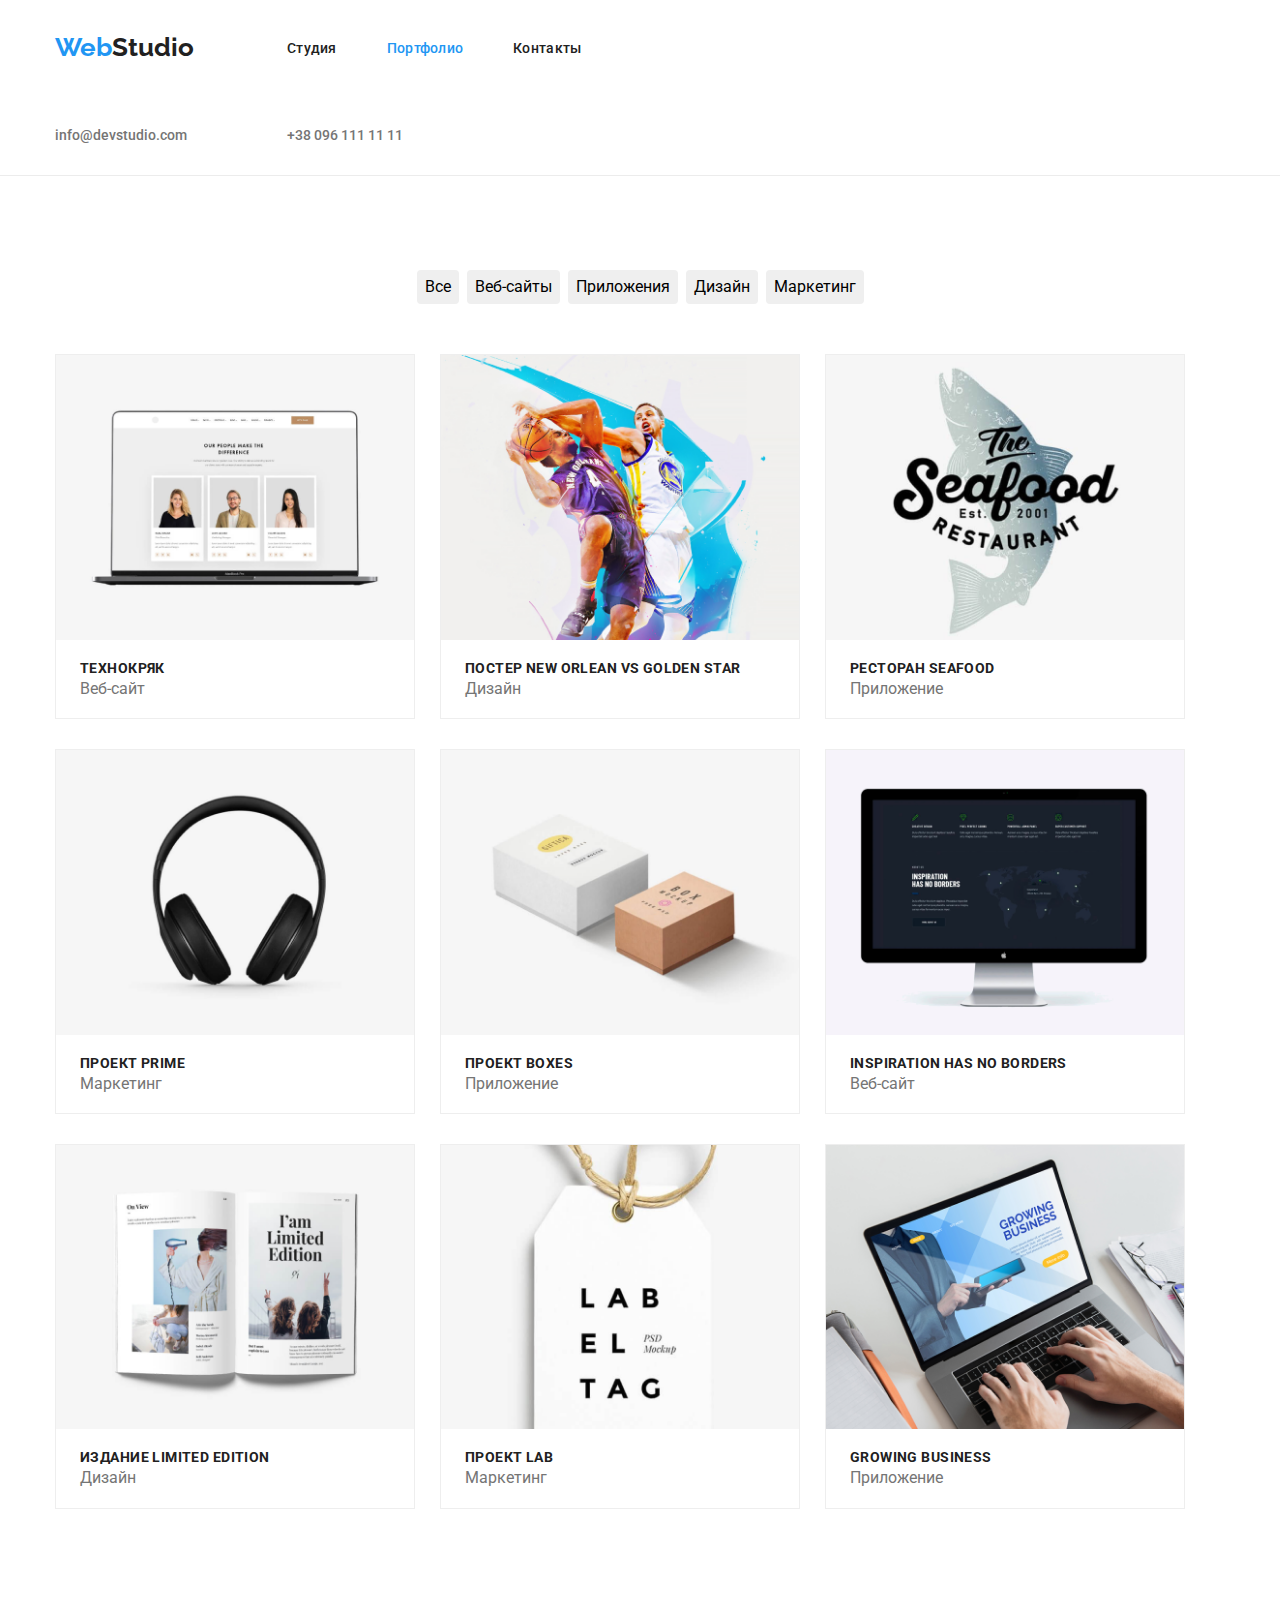
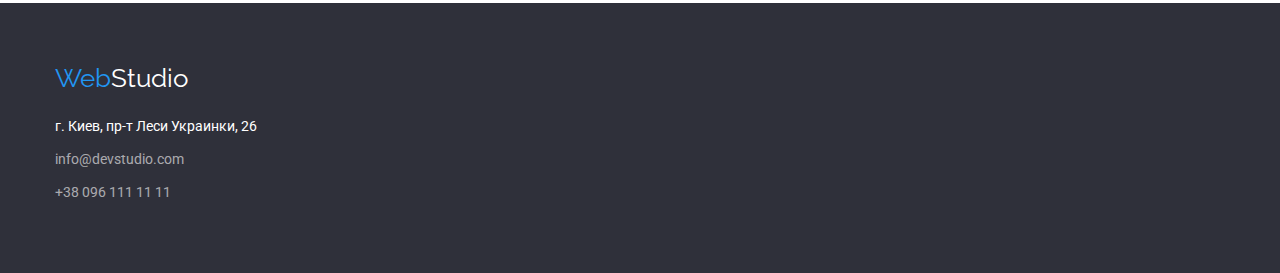
==== commit 4836897f: "final" ====
--- a/portfolio.html
+++ b/portfolio.html
@@ -6,7 +6,7 @@
     <title>WebStudio</title>
     <link rel="stylesheet" href="https://cdnjs.cloudflare.com/ajax/libs/modern-normalize/1.0.0/modern-normalize.min.css">
     <link rel="preconnect" href="https://fonts.gstatic.com">
-    <link href="https://fonts.googleapis.com/css2?family=Raleway:wght@700&family=Roboto:wght@400;500;700&display=swap" rel="stylesheet">
+    <link href="https://fonts.googleapis.com/css2?family=Raleway:wght@700&family=Roboto:wght@400;500;700;900&display=swap" rel="stylesheet">
     <link rel="stylesheet" href="./css/styles.css">
 </head>
 
@@ -22,11 +22,11 @@
                 <li class="item"><a class="current active" href="/portfolio.html">Портфолио</a></li>
                 <li class="item"><a class="link-contacts" href="#">Контакты</a></li>
             </ul>
+            </nav>
             <ul class="mail-links">
                 <li class="item"><a class="mail" href="info@devstudio.com">info@devstudio.com <br /></a></li>
                 <li class="item"><a class="telephone" href="+380961111111">+38 096 111 11 11</a></li>
             </ul>
-        </nav>
         </div>
     </header>
     <section class="buttons">
--- a/css/styles.css
+++ b/css/styles.css
@@ -95,9 +95,10 @@
 }
 
 .mail-links {
+  margin-left: auto;
+
   display: block;
   display: flex;
-  margin-left: auto;
 }
 
 .link-studio,
@@ -136,8 +137,14 @@
   color: var(--sec-backgroundcolor);
 }
 
+.nav-mail {
+  margin-left: auto;
+}
+
 .mail {
   color: var(--descrip-text-color);
+
+  margin-right: 50px;
 }
 
 .mail:hover,
@@ -148,13 +155,13 @@
 .telephone {
   color: var(--descrip-text-color);
 }
+
 .telephone:hover,
 .telephone:focus {
   color: var(--sec-backgroundcolor);
 }
 .hero {
   background-color: var(--hero-backgroundcolor);
-  height: 600px;
 }
 
 .visually-hidden {
@@ -167,6 +174,7 @@
 
 .hero {
   padding-top: 200px;
+  padding-bottom: 200px;
 }
 
 .big-title {
@@ -357,6 +365,7 @@
   background-color: var(--team-backgroundcolor);
 
   padding-top: 94px;
+  padding-bottom: 94px;
 }
 
 .team-ul {
@@ -369,10 +378,9 @@
 }
 
 .team-li {
-  flex-basis: calc(100% / 4 - 10px);
-
-  padding-right: 30px;
-  margin-bottom: 94px;
+  flex-basis: calc(100% / 4 - 30px);
+
+  margin-right: 30px;
 }
 
 .description-team {
@@ -399,6 +407,7 @@
   text-align: left;
   margin-top: 4px;
   margin-bottom: 20px;
+  margin-right: 24px;
 }
 
 .our-team > p {
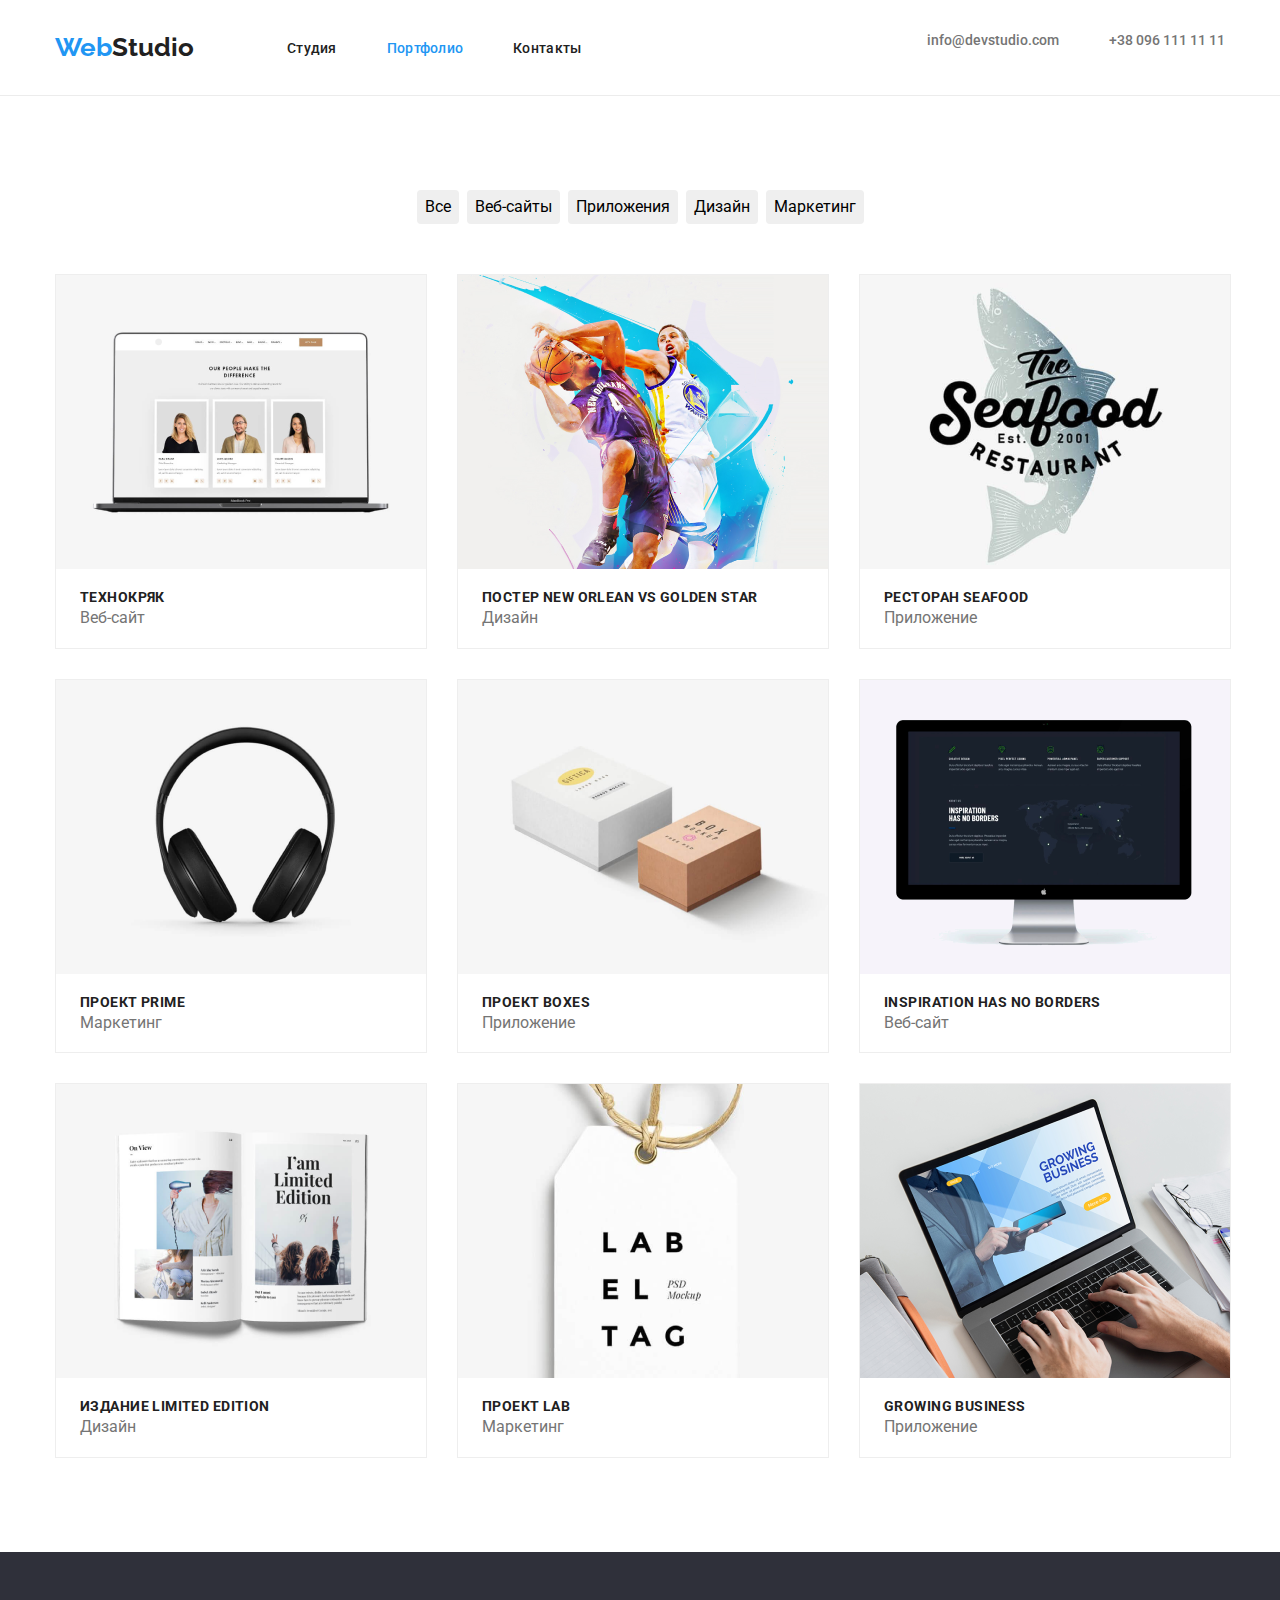
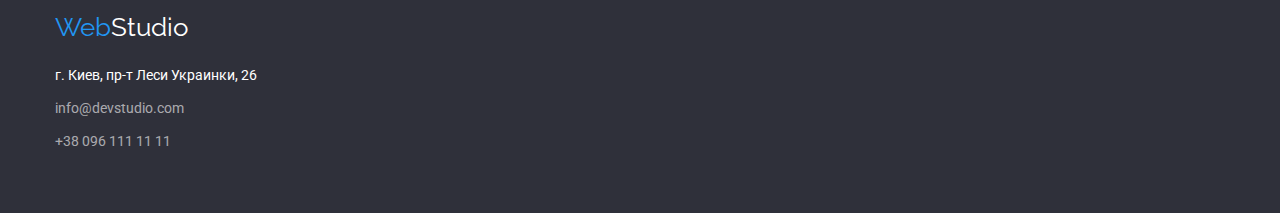
==== commit 8809e21e: "last" ====
--- a/portfolio.html
+++ b/portfolio.html
@@ -24,8 +24,8 @@
             </ul>
             </nav>
             <ul class="mail-links">
-                <li class="item"><a class="mail" href="info@devstudio.com">info@devstudio.com <br /></a></li>
-                <li class="item"><a class="telephone" href="+380961111111">+38 096 111 11 11</a></li>
+                <li><a class="mail" href="info@devstudio.com">info@devstudio.com <br /></a></li>
+                <li><a class="telephone" href="+380961111111">+38 096 111 11 11</a></li>
             </ul>
         </div>
     </header>
@@ -134,7 +134,7 @@
                 г. Киев, пр-т Леси Украинки, 26
             </address>
             <ul>
-                <li><a class="mail-footer" href="info@devstudio.com">info@devstudio.com <br /></a></li>
+                <li class="mail-foot"><a class="mail-footer" href="info@devstudio.com">info@devstudio.com <br /></a></li>
                 <li><a class="telephone-footer" href="+380961111111">+38 096 111 11 11</a></li>
             </ul>
         </div>
--- a/css/styles.css
+++ b/css/styles.css
@@ -50,6 +50,10 @@
   padding: 0;
 }
 
+.header .container {
+  display: flex;
+}
+
 .container {
   width: 1200px;
   padding-right: 15px;
@@ -135,10 +139,6 @@
 .active:hover,
 .active:focus {
   color: var(--sec-backgroundcolor);
-}
-
-.nav-mail {
-  margin-left: auto;
 }
 
 .mail {
@@ -214,6 +214,10 @@
   cursor: pointer;
 }
 
+.buttons {
+  padding-bottom: 94px;
+}
+
 .button-text {
   background-color: var(--team-backgroundcolor);
 
@@ -276,6 +280,8 @@
 .job {
   display: flex;
   flex-wrap: wrap;
+  width: 1200px;
+
   margin-left: 0px;
   padding: 0;
   list-style: none;
@@ -284,9 +290,8 @@
 .job-kind {
   border: 1px solid #eeeeee;
 
-  margin-right: 25px;
+  margin-right: 30px;
   margin-bottom: 30px;
-  flex-basis: calc((100% - 3 * 30px) / 3);
 }
 
 .job-kind > a {
@@ -303,35 +308,37 @@
 }
 
 .last {
-  margin-bottom: 94px;
+  margin-bottom: 0px;
 }
 
 .our-description {
   padding-top: 94px;
-  padding-bottom: 94px;
 }
 
 .our-description-li {
-  margin-right: 30px;
-  flex-basis: calc(100% / 4 - 30px);
+  /* flex-basis: calc(100% / 4 - 30px); */
   background-color: var(--main-backgroundcolor);
   border-radius: 4px;
 }
 
+.our-description-li:not(:last-child) {
+  margin-right: 30px;
+}
+
 .our-description p {
   margin: 0;
 }
 
 .description-item {
   display: flex;
-  flex-wrap: wrap;
-  margin-right: -30px;
-  margin-bottom: -30px;
-  padding: 0;
+  width: 1170px;
+
   list-style: none;
 }
 
 .third-title {
+  margin-bottom: 10px;
+
   color: var(--main-text-color);
   font-weight: bold;
   font-size: 14px;
@@ -351,7 +358,7 @@
   display: flex;
   flex-wrap: wrap;
   margin-right: -30px;
-  margin-bottom: -30px;
+  margin-bottom: 0px;
   padding: 0px;
   list-style: none;
 }
@@ -372,7 +379,7 @@
   display: flex;
   flex-wrap: wrap;
   margin-right: -30px;
-  margin-bottom: -30px;
+  margin-bottom: 0px;
   padding: 0px;
   list-style: none;
 }
@@ -464,13 +471,15 @@
 .mail-footer {
   padding-top: 0px;
   padding-bottom: 0;
+}
+
+.mail-foot {
   margin-bottom: 9px;
 }
 
 .telephone-footer {
   padding-top: 0px;
   padding-bottom: 0;
-  margin-bottom: 9px;
 }
 
 .mail-footer,
